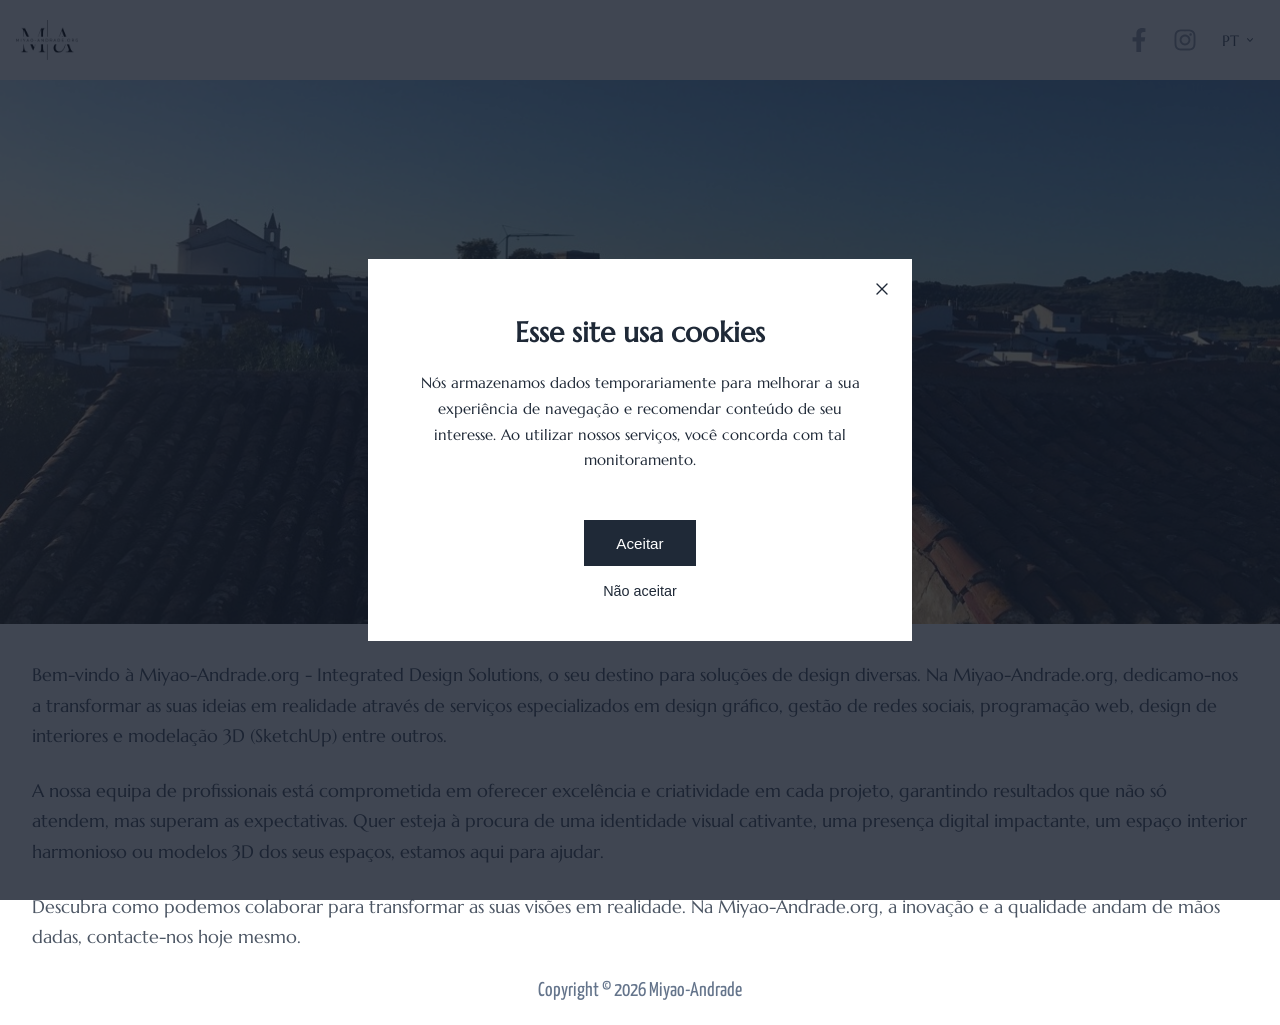
==== index.html @ 15e02ece "Initial commit" ====
<!DOCTYPE html>
<html lang="pt">
<head>
<meta charset="UTF-8" />
<meta name="viewport" content="width=device-width, initial-scale=1.0" />
<title>Miyao-Andrade.org</title>
<link rel="icon" href="data:image/svg+xml,<svg xmlns=%22http://www.w3.org/2000/svg%22 viewBox=%220 0 100 100%22><text y=%22.9em%22 font-size=%2290%22>🎨</text></svg>">
<link rel="preconnect" href="https://fonts.googleapis.com">
<link rel="preconnect" href="https://fonts.gstatic.com" crossorigin>
<link href="https://fonts.googleapis.com/css2?family=Marcellus&family=Yanone+Kaffeesatz:wght@400;500;600&display=swap" rel="stylesheet">
<style>
  :root {
    --text-gray-600: #4b5563;
    --text-gray-700: #374151;
    --text-gray-400: #9ca3af;
    --text-gray-800: #1f2937;
    --bg-white: #ffffff;
  }
  * { box-sizing: border-box; }
  html, body {
    margin: 0;
    padding: 0;
    font-family: 'Marcellus', serif;
    color: var(--text-gray-600);
    background: var(--bg-white);
    overflow-x: hidden;
  }
  img { max-width: 100%; display: block; }

  .site {
    display: flex;
    flex-direction: column;
    min-height: 100vh;
  }

  /* Header */
  header {
    width: 100%;
  }
  .nav-inner {
    max-width: 80rem;
    margin: 0 auto;
    padding: 0 1rem;
    display: flex;
    align-items: center;
    justify-content: space-between;
    height: 5rem;
  }
  .nav-logo img {
    height: 2.5rem;
    width: auto;
  }
  .nav-actions {
    display: flex;
    align-items: center;
    gap: 0.35rem;
  }
  .icon-btn {
    display: inline-flex;
    align-items: center;
    justify-content: center;
    width: 2.5rem;
    height: 2.5rem;
    border-radius: 9999px;
    background: transparent;
    border: none;
    color: var(--text-gray-400);
    cursor: pointer;
    text-decoration: none;
    transition: color 0.15s ease;
  }
  .icon-btn:hover { color: var(--text-gray-600); }
  .icon-btn svg { width: 1.5rem; height: 1.5rem; }

  .lang-switcher {
    position: relative;
    margin-left: 0.25rem;
  }
  .lang-current {
    display: inline-flex;
    align-items: center;
    gap: 0.3rem;
    background: transparent;
    border: none;
    color: var(--text-gray-600);
    font-family: 'Marcellus', serif;
    font-size: 0.95rem;
    cursor: pointer;
    padding: 0.4rem 0.5rem;
  }
  .lang-menu {
    display: none;
    position: absolute;
    right: 0;
    top: 2.4rem;
    background: #fff;
    border: 1px solid #e5e7eb;
    border-radius: 0.375rem;
    box-shadow: 0 4px 14px rgba(0,0,0,0.08);
    min-width: 7rem;
    overflow: hidden;
    z-index: 30;
  }
  .lang-menu.open { display: block; }
  .lang-menu a {
    display: block;
    padding: 0.55rem 0.9rem;
    color: var(--text-gray-600);
    text-decoration: none;
    font-size: 0.9rem;
  }
  .lang-menu a:hover { background: #f9fafb; }
  .lang-menu a.active { font-style: italic; color: var(--text-gray-800); }

  /* Hero */
  .hero {
    position: relative;
    isolation: isolate;
  }
  .hero-image {
    width: 100%;
    height: 24rem;
    background-image: url('[data-uri]');
    background-repeat: no-repeat;
    background-size: cover;
    background-position: center;
  }
  @media (min-width: 640px) {
    .hero-image { height: 34rem; }
  }

  /* Announcement */
  .announcement {
    position: relative;
    color: var(--text-gray-600);
  }
  .announcement-inner {
    max-width: 80rem;
    margin: 0 auto;
    padding: 0 1rem;
    text-align: center;
  }
  @media (min-width: 640px) {
    .announcement-inner { padding: 0 1.5rem; }
  }
  @media (min-width: 1024px) {
    .announcement-inner { padding: 0 2rem; }
  }
  .announcement-title {
    font-size: 2.25rem;
    margin: 2.5rem 0;
    color: var(--text-gray-700);
  }
  .announcement-body {
    padding-top: 2.25rem;
    text-align: left;
    font-size: 1rem;
    line-height: 1.7;
    max-width: 80rem;
    margin: 0 auto;
  }
  @media (min-width: 768px) {
    .announcement-body { font-size: 1.125rem; }
  }
  .announcement-body p {
    margin: 0 0 1.5rem 0;
  }
  .announcement-body p:last-child { margin-bottom: 0; }

  /* Footer */
  footer {
    margin-top: auto;
    font-family: 'Yanone Kaffeesatz', sans-serif;
    padding: 0 1rem 1.25rem;
  }
  .footer-inner {
    max-width: 80rem;
    margin: 0 auto;
    text-align: center;
  }
  .footer-copy {
    margin-top: 1.5rem;
    color: #64748b;
    font-size: 1.25rem;
    padding: 0.25rem 0;
  }

  main { flex: 1 0 auto; }

  /* Cookie consent */
  .cookie-overlay {
    position: fixed;
    inset: 0;
    background: rgba(17,24,39,0.8);
    display: flex;
    align-items: center;
    justify-content: center;
    z-index: 100;
    padding: 1rem;
  }
  .cookie-overlay.hidden { display: none; }
  .cookie-box {
    position: relative;
    background: #fff;
    max-width: 34rem;
    width: 100%;
    padding: 3.5rem 1.5rem 2.5rem;
    display: flex;
    flex-direction: column;
    align-items: center;
    text-align: center;
  }
  @media (min-width: 768px) {
    .cookie-box { padding: 3.5rem 3rem 2.5rem; }
  }
  .cookie-title {
    font-size: 1.5rem;
    font-weight: 600;
    color: var(--text-gray-800);
    margin: 0;
  }
  @media (min-width: 1024px) {
    .cookie-title { font-size: 1.75rem; }
  }
  .cookie-message {
    margin-top: 1.25rem;
    font-size: 0.95rem;
    line-height: 1.7;
    color: var(--text-gray-800);
  }
  .cookie-accept {
    width: 100%;
    margin-top: 2rem;
    font-size: 0.95rem;
    color: #fff;
    padding: 0.9rem 2rem;
    background: #1f2937;
    border: none;
    cursor: pointer;
  }
  @media (min-width: 640px) {
    .cookie-accept { width: auto; }
  }
  .cookie-accept:hover { background: #000; }
  .cookie-decline {
    margin-top: 1rem;
    font-size: 0.9rem;
    color: var(--text-gray-800);
    text-decoration: none;
    border-bottom: 1px solid transparent;
    cursor: pointer;
    background: none;
    border-top: none;
    border-left: none;
    border-right: none;
  }
  .cookie-decline:hover { border-bottom-color: var(--text-gray-800); }
  .cookie-close {
    position: absolute;
    top: 1rem;
    right: 1rem;
    background: none;
    border: none;
    color: var(--text-gray-800);
    cursor: pointer;
    padding: 0.25rem;
  }
</style>
</head>
<body>
<div class="site">

  <header>
    <nav class="nav-inner">
      <a class="nav-logo" href="#" aria-label="Miyao-Andrade">
        <img src="[data-uri]" alt="Miyao-Andrade" />
      </a>
      <div class="nav-actions">
        <a class="icon-btn" href="https://www.facebook.com/profile.php?id=100093478789737" target="_blank" rel="noopener" aria-label="Facebook">
          <svg viewBox="0 0 320 512" fill="currentColor"><path d="M279.14 288l14.22-92.66h-88.91v-60.13c0-25.35 12.42-50.06 52.24-50.06h40.42V6.26S260.43 0 225.36 0c-73.22 0-121.08 44.38-121.08 124.72v70.62H22.89V288h81.39v224h100.17V288z"/></svg>
        </a>
        <a class="icon-btn" href="https://www.instagram.com/miyao_andrade/" target="_blank" rel="noopener" aria-label="Instagram">
          <svg viewBox="0 0 448 512" fill="currentColor"><path d="M224.1 141c-63.6 0-114.9 51.3-114.9 114.9s51.3 114.9 114.9 114.9S339 319.5 339 255.9 287.7 141 224.1 141zm0 189.6c-41.1 0-74.7-33.5-74.7-74.7s33.5-74.7 74.7-74.7 74.7 33.5 74.7 74.7-33.6 74.7-74.7 74.7zm146.4-194.3c0 14.9-12 26.8-26.8 26.8-14.9 0-26.8-12-26.8-26.8s12-26.8 26.8-26.8 26.8 12 26.8 26.8zm76.1 27.2c-1.7-35.9-9.9-67.7-36.2-93.9-26.2-26.2-58-34.4-93.9-36.2-37-2.1-147.9-2.1-184.9 0-35.8 1.7-67.6 9.9-93.9 36.1s-34.4 58-36.2 93.9c-2.1 37-2.1 147.9 0 184.9 1.7 35.9 9.9 67.7 36.2 93.9s58 34.4 93.9 36.2c37 2.1 147.9 2.1 184.9 0 35.9-1.7 67.7-9.9 93.9-36.2 26.2-26.2 34.4-58 36.2-93.9 2.1-37 2.1-147.8 0-184.8zM398.8 388c-7.8 19.6-22.9 34.7-42.6 42.6-29.5 11.7-99.5 9-132.1 9s-102.7 2.6-132.1-9c-19.6-7.8-34.7-22.9-42.6-42.6-11.7-29.5-9-99.5-9-132.1s-2.6-102.7 9-132.1c7.8-19.6 22.9-34.7 42.6-42.6 29.5-11.7 99.5-9 132.1-9s102.7-2.6 132.1 9c19.6 7.8 34.7 22.9 42.6 42.6 11.7 29.5 9 99.5 9 132.1s2.7 102.7-9 132.1z"/></svg>
        </a>
        <div class="lang-switcher">
          <button class="lang-current" id="langBtn" aria-haspopup="true" aria-expanded="false">
            PT
            <svg width="12" height="12" viewBox="0 0 20 20" fill="currentColor"><path fill-rule="evenodd" d="M5.23 7.21a.75.75 0 011.06.02L10 11.168l3.71-3.938a.75.75 0 111.08 1.04l-4.25 4.5a.75.75 0 01-1.08 0l-4.25-4.5a.75.75 0 01.02-1.06z" clip-rule="evenodd"/></svg>
          </button>
          <div class="lang-menu" id="langMenu">
            <a href="#" class="active">Português</a>
          </div>
        </div>
      </div>
    </nav>
  </header>

  <main>
    <div class="hero">
      <div class="hero-image"></div>
    </div>

    <section class="announcement" id="our-mission-section">
      <div class="announcement-inner">
        <div class="announcement-body">
          <p>Bem-vindo à Miyao-Andrade.org - Integrated Design Solutions, o seu destino para soluções de design diversas. Na Miyao-Andrade.org, dedicamo-nos a transformar as suas ideias em realidade através de serviços especializados em design gráfico, gestão de redes sociais, programação web, design de interiores e modelação 3D (SketchUp) entre outros.</p>
          <p>A nossa equipa de profissionais está comprometida em oferecer excelência e criatividade em cada projeto, garantindo resultados que não só atendem, mas superam as expectativas. Quer esteja à procura de uma identidade visual cativante, uma presença digital impactante, um espaço interior harmonioso ou modelos 3D dos seus espaços, estamos aqui para ajudar.</p>
          <p>Descubra como podemos colaborar para transformar as suas visões em realidade. Na Miyao-Andrade.org, a inovação e a qualidade andam de mãos dadas, contacte-nos hoje mesmo.</p>
        </div>
      </div>
    </section>
  </main>

  <footer aria-label="Site Footer">
    <div class="footer-inner">
      <div class="footer-copy">Copyright © <span id="year">2023</span> Miyao-Andrade</div>
    </div>
  </footer>
</div>

<div class="cookie-overlay hidden" id="cookieOverlay">
  <div class="cookie-box">
    <h1 class="cookie-title">Esse site usa cookies</h1>
    <p class="cookie-message">Nós armazenamos dados temporariamente para melhorar a sua experiência de navegação e recomendar conteúdo de seu interesse. Ao utilizar nossos serviços, você concorda com tal monitoramento.</p>
    <button class="cookie-accept" id="cookieAccept">Aceitar</button>
    <button class="cookie-decline" id="cookieDecline">Não aceitar</button>
    <button class="cookie-close" id="cookieClose" aria-label="fechar">
      <svg width="20" height="20" viewBox="0 0 24 24" fill="none"><path d="M18 6L6 18" stroke="currentColor" stroke-width="1.667" stroke-linecap="round"/><path d="M6 6L18 18" stroke="currentColor" stroke-width="1.667" stroke-linecap="round"/></svg>
    </button>
  </div>
</div>

<script>
  document.getElementById('year').textContent = new Date().getFullYear();

  // language dropdown (display-only; single-locale static page)
  (function () {
    var btn = document.getElementById('langBtn');
    var menu = document.getElementById('langMenu');
    btn.addEventListener('click', function (e) {
      e.stopPropagation();
      menu.classList.toggle('open');
      btn.setAttribute('aria-expanded', menu.classList.contains('open'));
    });
    document.addEventListener('click', function () {
      menu.classList.remove('open');
      btn.setAttribute('aria-expanded', 'false');
    });
  })();

  // cookie consent, persisted per-visitor via localStorage
  (function () {
    var overlay = document.getElementById('cookieOverlay');
    var accept = document.getElementById('cookieAccept');
    var decline = document.getElementById('cookieDecline');
    var close = document.getElementById('cookieClose');
    var consent = null;
    try {
      consent = localStorage.getItem('cookieConsent');
    } catch (e) {
      consent = null;
    }
    if (!consent) {
      overlay.classList.remove('hidden');
    }
    function setConsent(value) {
      try {
        localStorage.setItem('cookieConsent', value);
      } catch (e) {}
      overlay.classList.add('hidden');
    }
    accept.addEventListener('click', function () { setConsent('true'); });
    decline.addEventListener('click', function () { setConsent('false'); });
    close.addEventListener('click', function () { setConsent('false'); });
  })();
</script>
</body>
</html>
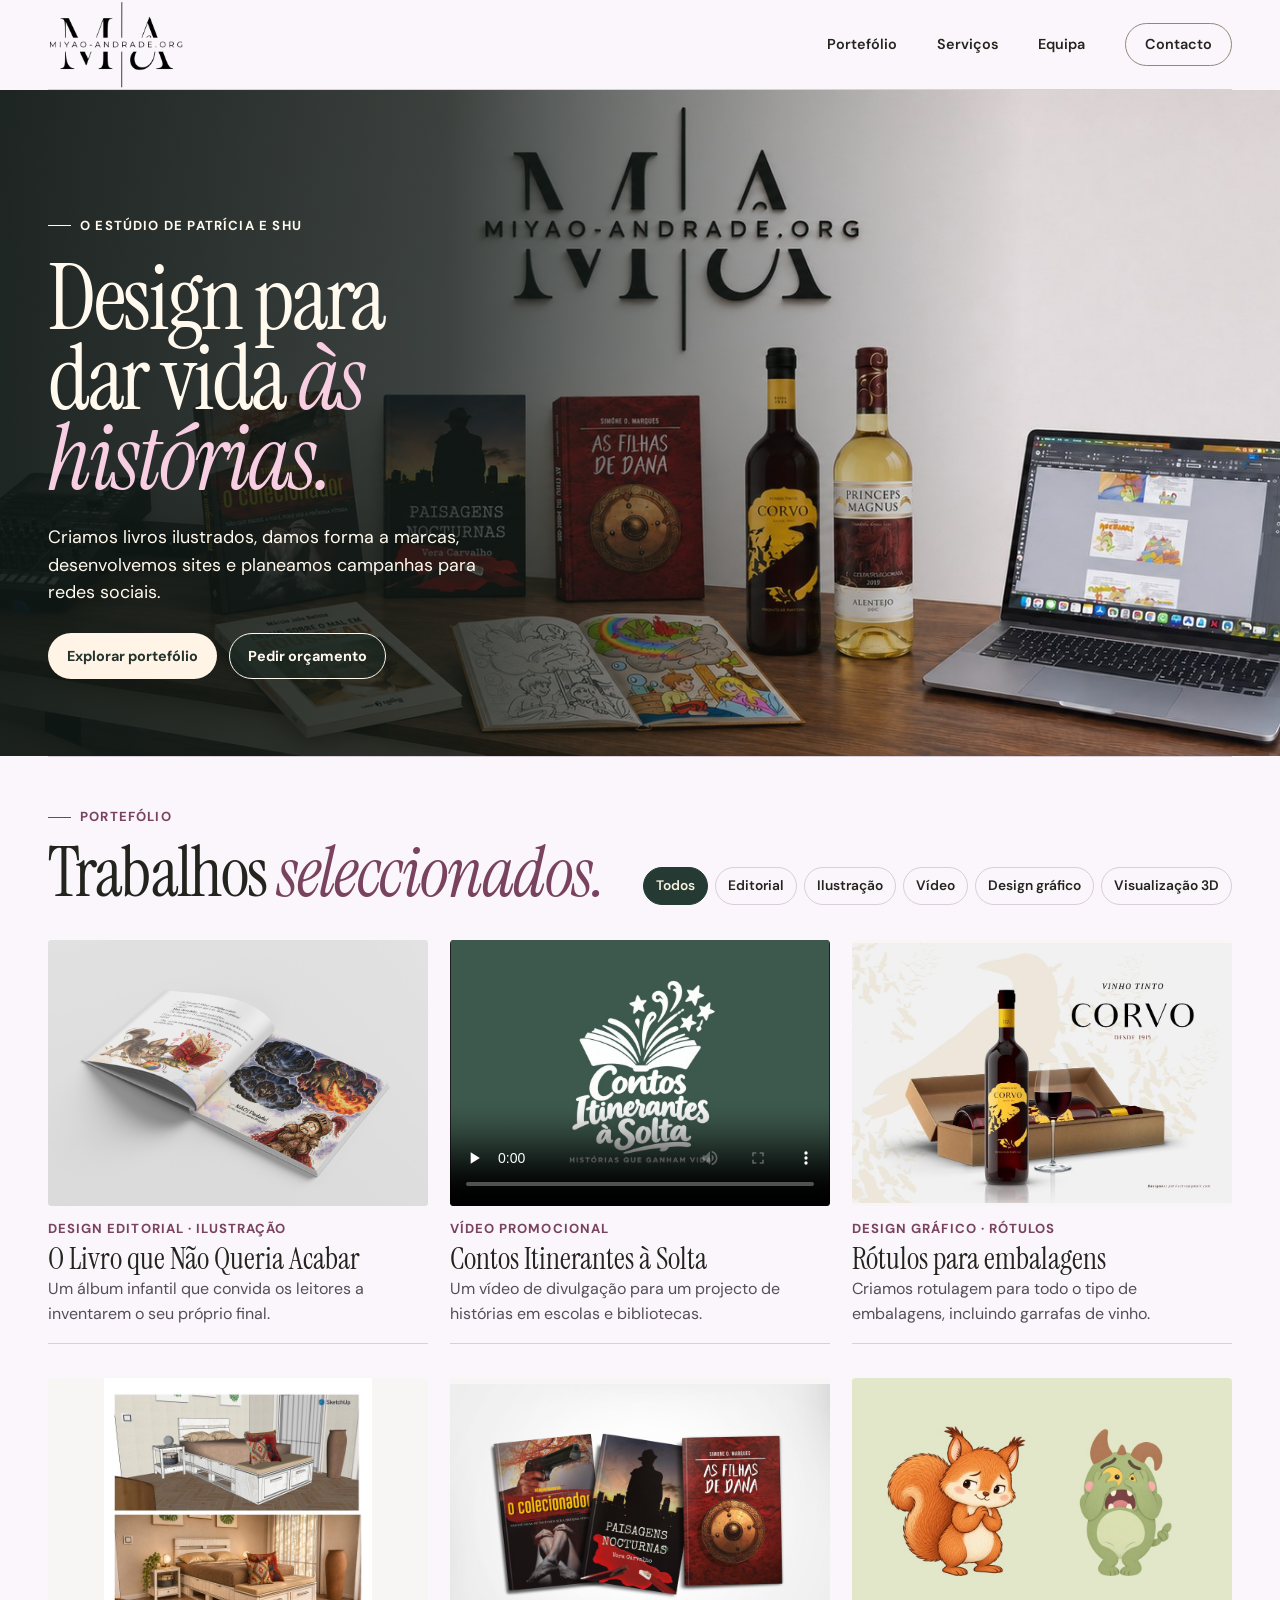
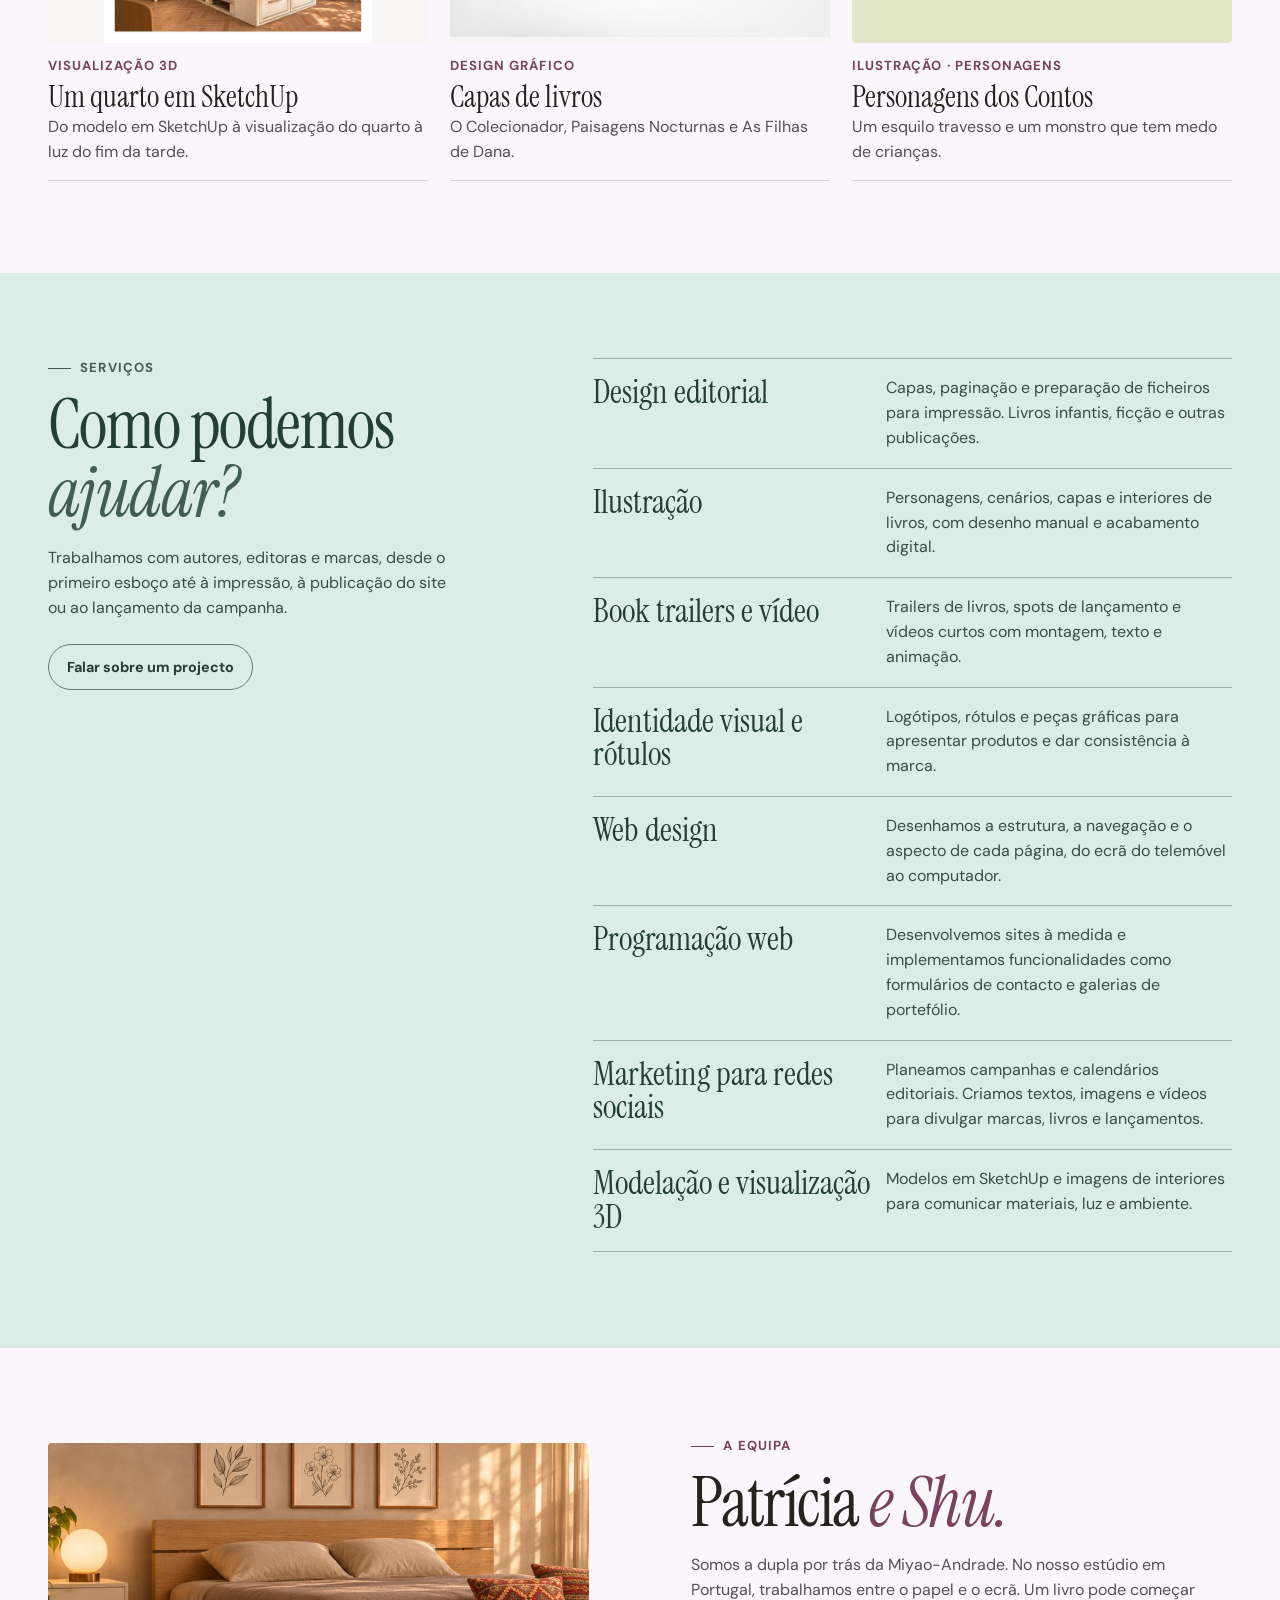
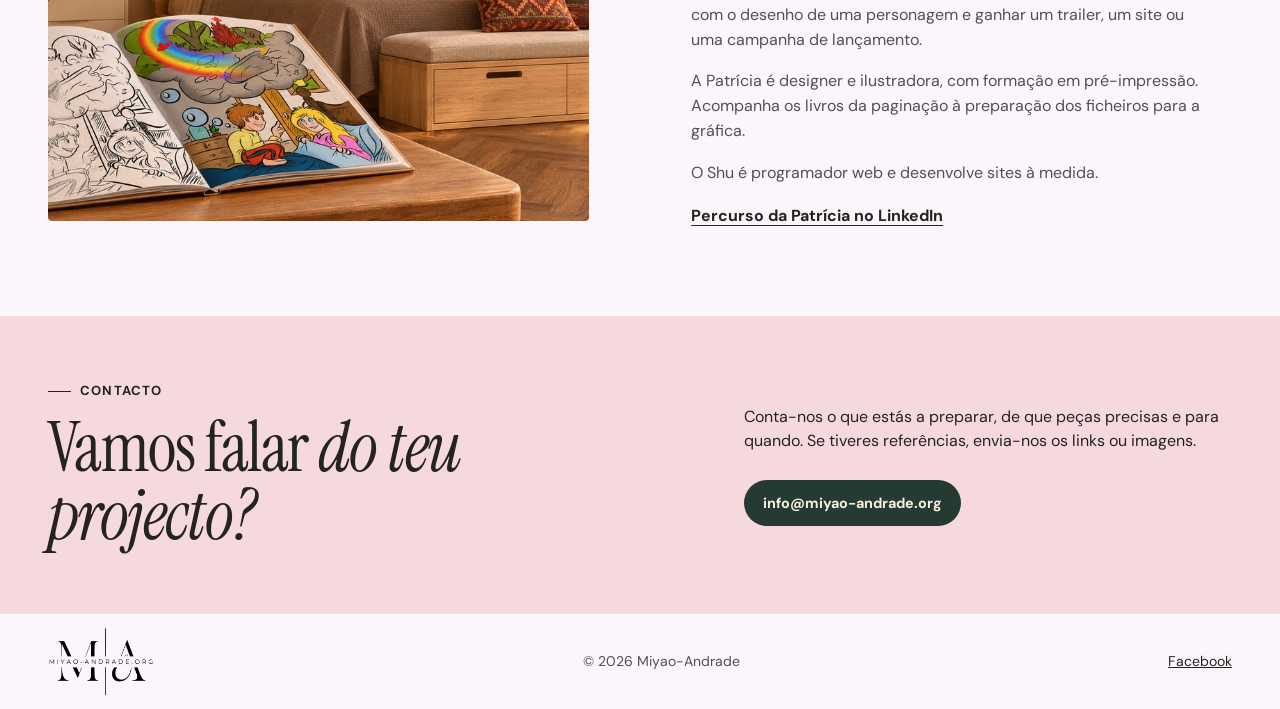
==== commit 4102e5a9: "update to the version 2027 site" ====
--- a/index.html
+++ b/index.html
@@ -1,378 +1,106 @@
-<!DOCTYPE html>
-<html lang="pt">
+<!doctype html>
+<html lang="pt-PT">
 <head>
-<meta charset="UTF-8" />
-<meta name="viewport" content="width=device-width, initial-scale=1.0" />
-<title>Miyao-Andrade.org</title>
-<link rel="icon" href="data:image/svg+xml,<svg xmlns=%22http://www.w3.org/2000/svg%22 viewBox=%220 0 100 100%22><text y=%22.9em%22 font-size=%2290%22>🎨</text></svg>">
-<link rel="preconnect" href="https://fonts.googleapis.com">
-<link rel="preconnect" href="https://fonts.gstatic.com" crossorigin>
-<link href="https://fonts.googleapis.com/css2?family=Marcellus&family=Yanone+Kaffeesatz:wght@400;500;600&display=swap" rel="stylesheet">
-<style>
-  :root {
-    --text-gray-600: #4b5563;
-    --text-gray-700: #374151;
-    --text-gray-400: #9ca3af;
-    --text-gray-800: #1f2937;
-    --bg-white: #ffffff;
-  }
-  * { box-sizing: border-box; }
-  html, body {
-    margin: 0;
-    padding: 0;
-    font-family: 'Marcellus', serif;
-    color: var(--text-gray-600);
-    background: var(--bg-white);
-    overflow-x: hidden;
-  }
-  img { max-width: 100%; display: block; }
-
-  .site {
-    display: flex;
-    flex-direction: column;
-    min-height: 100vh;
-  }
-
-  /* Header */
-  header {
-    width: 100%;
-  }
-  .nav-inner {
-    max-width: 80rem;
-    margin: 0 auto;
-    padding: 0 1rem;
-    display: flex;
-    align-items: center;
-    justify-content: space-between;
-    height: 5rem;
-  }
-  .nav-logo img {
-    height: 2.5rem;
-    width: auto;
-  }
-  .nav-actions {
-    display: flex;
-    align-items: center;
-    gap: 0.35rem;
-  }
-  .icon-btn {
-    display: inline-flex;
-    align-items: center;
-    justify-content: center;
-    width: 2.5rem;
-    height: 2.5rem;
-    border-radius: 9999px;
-    background: transparent;
-    border: none;
-    color: var(--text-gray-400);
-    cursor: pointer;
-    text-decoration: none;
-    transition: color 0.15s ease;
-  }
-  .icon-btn:hover { color: var(--text-gray-600); }
-  .icon-btn svg { width: 1.5rem; height: 1.5rem; }
-
-  .lang-switcher {
-    position: relative;
-    margin-left: 0.25rem;
-  }
-  .lang-current {
-    display: inline-flex;
-    align-items: center;
-    gap: 0.3rem;
-    background: transparent;
-    border: none;
-    color: var(--text-gray-600);
-    font-family: 'Marcellus', serif;
-    font-size: 0.95rem;
-    cursor: pointer;
-    padding: 0.4rem 0.5rem;
-  }
-  .lang-menu {
-    display: none;
-    position: absolute;
-    right: 0;
-    top: 2.4rem;
-    background: #fff;
-    border: 1px solid #e5e7eb;
-    border-radius: 0.375rem;
-    box-shadow: 0 4px 14px rgba(0,0,0,0.08);
-    min-width: 7rem;
-    overflow: hidden;
-    z-index: 30;
-  }
-  .lang-menu.open { display: block; }
-  .lang-menu a {
-    display: block;
-    padding: 0.55rem 0.9rem;
-    color: var(--text-gray-600);
-    text-decoration: none;
-    font-size: 0.9rem;
-  }
-  .lang-menu a:hover { background: #f9fafb; }
-  .lang-menu a.active { font-style: italic; color: var(--text-gray-800); }
-
-  /* Hero */
-  .hero {
-    position: relative;
-    isolation: isolate;
-  }
-  .hero-image {
-    width: 100%;
-    height: 24rem;
-    background-image: url('[data-uri]');
-    background-repeat: no-repeat;
-    background-size: cover;
-    background-position: center;
-  }
-  @media (min-width: 640px) {
-    .hero-image { height: 34rem; }
-  }
-
-  /* Announcement */
-  .announcement {
-    position: relative;
-    color: var(--text-gray-600);
-  }
-  .announcement-inner {
-    max-width: 80rem;
-    margin: 0 auto;
-    padding: 0 1rem;
-    text-align: center;
-  }
-  @media (min-width: 640px) {
-    .announcement-inner { padding: 0 1.5rem; }
-  }
-  @media (min-width: 1024px) {
-    .announcement-inner { padding: 0 2rem; }
-  }
-  .announcement-title {
-    font-size: 2.25rem;
-    margin: 2.5rem 0;
-    color: var(--text-gray-700);
-  }
-  .announcement-body {
-    padding-top: 2.25rem;
-    text-align: left;
-    font-size: 1rem;
-    line-height: 1.7;
-    max-width: 80rem;
-    margin: 0 auto;
-  }
-  @media (min-width: 768px) {
-    .announcement-body { font-size: 1.125rem; }
-  }
-  .announcement-body p {
-    margin: 0 0 1.5rem 0;
-  }
-  .announcement-body p:last-child { margin-bottom: 0; }
-
-  /* Footer */
-  footer {
-    margin-top: auto;
-    font-family: 'Yanone Kaffeesatz', sans-serif;
-    padding: 0 1rem 1.25rem;
-  }
-  .footer-inner {
-    max-width: 80rem;
-    margin: 0 auto;
-    text-align: center;
-  }
-  .footer-copy {
-    margin-top: 1.5rem;
-    color: #64748b;
-    font-size: 1.25rem;
-    padding: 0.25rem 0;
-  }
-
-  main { flex: 1 0 auto; }
-
-  /* Cookie consent */
-  .cookie-overlay {
-    position: fixed;
-    inset: 0;
-    background: rgba(17,24,39,0.8);
-    display: flex;
-    align-items: center;
-    justify-content: center;
-    z-index: 100;
-    padding: 1rem;
-  }
-  .cookie-overlay.hidden { display: none; }
-  .cookie-box {
-    position: relative;
-    background: #fff;
-    max-width: 34rem;
-    width: 100%;
-    padding: 3.5rem 1.5rem 2.5rem;
-    display: flex;
-    flex-direction: column;
-    align-items: center;
-    text-align: center;
-  }
-  @media (min-width: 768px) {
-    .cookie-box { padding: 3.5rem 3rem 2.5rem; }
-  }
-  .cookie-title {
-    font-size: 1.5rem;
-    font-weight: 600;
-    color: var(--text-gray-800);
-    margin: 0;
-  }
-  @media (min-width: 1024px) {
-    .cookie-title { font-size: 1.75rem; }
-  }
-  .cookie-message {
-    margin-top: 1.25rem;
-    font-size: 0.95rem;
-    line-height: 1.7;
-    color: var(--text-gray-800);
-  }
-  .cookie-accept {
-    width: 100%;
-    margin-top: 2rem;
-    font-size: 0.95rem;
-    color: #fff;
-    padding: 0.9rem 2rem;
-    background: #1f2937;
-    border: none;
-    cursor: pointer;
-  }
-  @media (min-width: 640px) {
-    .cookie-accept { width: auto; }
-  }
-  .cookie-accept:hover { background: #000; }
-  .cookie-decline {
-    margin-top: 1rem;
-    font-size: 0.9rem;
-    color: var(--text-gray-800);
-    text-decoration: none;
-    border-bottom: 1px solid transparent;
-    cursor: pointer;
-    background: none;
-    border-top: none;
-    border-left: none;
-    border-right: none;
-  }
-  .cookie-decline:hover { border-bottom-color: var(--text-gray-800); }
-  .cookie-close {
-    position: absolute;
-    top: 1rem;
-    right: 1rem;
-    background: none;
-    border: none;
-    color: var(--text-gray-800);
-    cursor: pointer;
-    padding: 0.25rem;
-  }
-</style>
+  <meta charset="utf-8">
+  <meta name="viewport" content="width=device-width, initial-scale=1">
+  <meta name="description" content="Estúdio criativo de Patrícia e Shu. Design editorial, ilustração, vídeo, visualização 3D, web design, programação web e marketing para redes sociais.">
+  <meta name="theme-color" content="#faf6fb">
+  <title>Miyao-Andrade — Design editorial e digital</title>
+  <link rel="icon" href="assets/miyao-icon.png" type="image/png">
+  <link rel="stylesheet" href="style.css">
+  <script src="site.js" defer></script>
 </head>
 <body>
-<div class="site">
-
-  <header>
-    <nav class="nav-inner">
-      <a class="nav-logo" href="#" aria-label="Miyao-Andrade">
-        <img src="[data-uri]